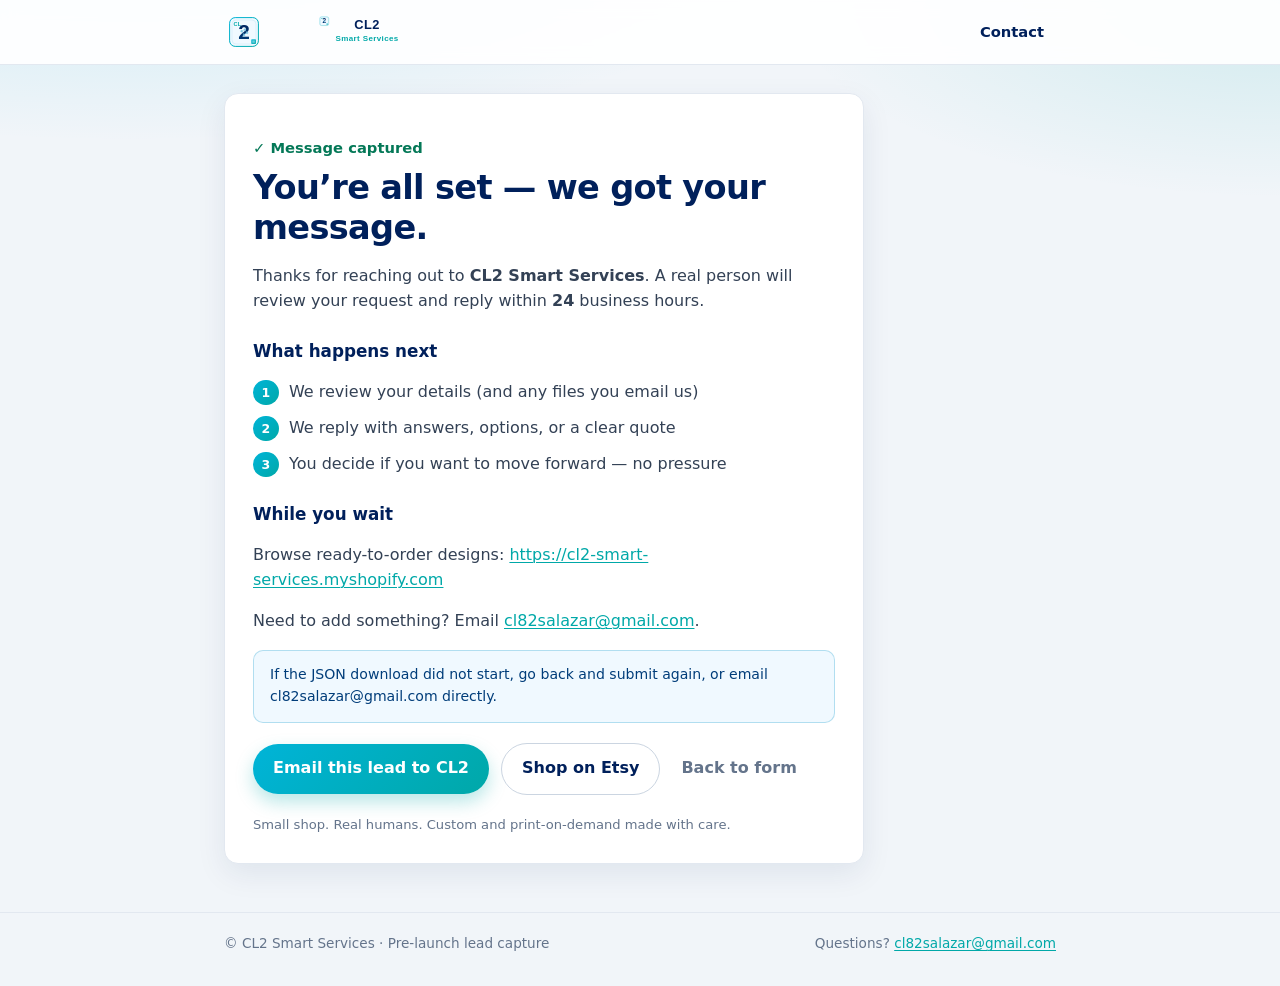
==== thank-you.html @ 6d935a1c "Add static CL2 lead-capture site for GitHub Pages Contact + thank-you pages, brand assets, paste-rea" ====
<!DOCTYPE html>
<html lang="en">
<head>
  <meta charset="UTF-8" />
  <meta name="viewport" content="width=device-width, initial-scale=1.0" />
  <meta name="robots" content="noindex" />
  <title>Message sent | CL2 Smart Services</title>
  <link rel="stylesheet" href="styles.css" />
  <link rel="icon" href="assets/cl2-smart-services-icon.svg" type="image/svg+xml" />
</head>
<body>
  <header class="site-header">
    <div class="site-header__inner">
      <a class="brand" href="index.html" aria-label="CL2 Smart Services home">
        <img class="brand__mark" src="assets/cl2-smart-services-icon.svg" alt="" />
        <img class="brand__logo" src="assets/cl2-smart-services-logo-horizontal.svg" alt="CL2 Smart Services" />
      </a>
      <a class="nav-link" href="index.html">Contact</a>
    </div>
  </header>

  <main>
    <div class="wrap">
      <section class="card thank-card">
        <p class="status-ok" aria-live="polite">✓ Message captured</p>
        <h1>You’re all set — we got your message.</h1>
        <p>
          Thanks for reaching out to <strong>CL2 Smart Services</strong>.
          A real person will review your request and reply within
          <strong data-sla>24</strong> business hours.
        </p>

        <h2 class="section-title">What happens next</h2>
        <ol class="steps">
          <li>
            <span class="step-num">1</span>
            <span>We review your details (and any files you email us)</span>
          </li>
          <li>
            <span class="step-num">2</span>
            <span>We reply with answers, options, or a clear quote</span>
          </li>
          <li>
            <span class="step-num">3</span>
            <span>You decide if you want to move forward — no pressure</span>
          </li>
        </ol>

        <h2 class="section-title">While you wait</h2>
        <p>
          Browse ready-to-order designs: <a href="https://cl2-smart-services.myshopify.com">https://cl2-smart-services.myshopify.com</a>
        </p>
        <p>
          Need to add something? Email
          <a data-support-email href="mailto:cl82salazar@gmail.com">cl82salazar@gmail.com</a>.
        </p>

        <p class="note-box" id="file-note" style="margin-top:1rem;">
          A JSON lead file was downloaded when you submitted. Keep it for your Leads log.
        </p>

        <dl class="lead-summary" id="lead-summary" hidden></dl>

        <div class="actions" style="margin-top:1.25rem;">
          <a class="btn btn-primary" id="email-lead-btn" href="mailto:cl82salazar@gmail.com">Email this lead to CL2</a>
          <a class="btn btn-secondary" id="etsy-btn" href="#">Shop on Etsy</a>
          <a class="btn btn-ghost" id="home-btn" href="index.html">Back to form</a>
        </div>

        <p class="privacy" style="margin-top:1.25rem;">
          Small shop. Real humans. Custom and print-on-demand made with care.
        </p>
      </section>
    </div>
  </main>

  <footer class="site-footer">
    <div class="site-footer__inner">
      <span>© CL2 Smart Services · Pre-launch lead capture</span>
      <span>Questions? <a href="mailto:cl82salazar@gmail.com">cl82salazar@gmail.com</a></span>
    </div>
  </footer>

  <script src="thank-you.js"></script>
</body>
</html>
---- styles.css ----
/* CL2 Smart Services — brand tokens from logo SVGs */
:root {
  --navy: #00205b;
  --navy-mid: #003d7a;
  --teal: #00a8a8;
  --cyan: #00b4d8;
  --sky: #7ec8e3;
  --ice: #f0f9ff;
  --bg: #f1f5f9;
  --surface: #ffffff;
  --text: #334155;
  --muted: #64748b;
  --border: #e2e8f0;
  --danger: #b91c1c;
  --success: #047857;
  --radius: 12px;
  --shadow: 0 10px 30px rgba(0, 32, 91, 0.08);
  --max: 40rem;
  --font: "Segoe UI", system-ui, -apple-system, Arial, Helvetica, sans-serif;
}

*,
*::before,
*::after {
  box-sizing: border-box;
}

html {
  scroll-behavior: smooth;
}

body {
  margin: 0;
  font-family: var(--font);
  color: var(--text);
  background:
    radial-gradient(1200px 400px at 10% -10%, rgba(0, 180, 216, 0.18), transparent 60%),
    radial-gradient(900px 360px at 100% 0%, rgba(0, 168, 168, 0.14), transparent 55%),
    var(--bg);
  line-height: 1.55;
  min-height: 100vh;
}

img {
  max-width: 100%;
  height: auto;
  display: block;
}

a {
  color: var(--teal);
  text-decoration-thickness: 1px;
  text-underline-offset: 2px;
}

a:hover {
  color: var(--navy);
}

.site-header {
  background: rgba(255, 255, 255, 0.92);
  border-bottom: 1px solid var(--border);
  backdrop-filter: blur(8px);
  position: sticky;
  top: 0;
  z-index: 10;
}

.site-header__inner,
.site-footer__inner,
.wrap {
  width: min(100% - 2rem, 52rem);
  margin: 0 auto;
}

.site-header__inner {
  display: flex;
  align-items: center;
  justify-content: space-between;
  gap: 1rem;
  min-height: 4rem;
  padding: 0.5rem 0;
}

.brand {
  display: flex;
  align-items: center;
  gap: 0.65rem;
  text-decoration: none;
  color: inherit;
}

.brand__mark {
  width: 2.5rem;
  height: 2.5rem;
  flex-shrink: 0;
}

.brand__logo {
  width: 10.5rem;
  height: 2.4rem;
  object-fit: contain;
}

.nav-link {
  font-size: 0.92rem;
  font-weight: 600;
  color: var(--navy);
  text-decoration: none;
  padding: 0.4rem 0.75rem;
  border-radius: 999px;
}

.nav-link:hover,
.nav-link[aria-current="page"] {
  background: var(--ice);
  color: var(--teal);
}

main {
  padding: 1.75rem 0 3rem;
}

.hero {
  margin-bottom: 1.25rem;
}

.eyebrow {
  display: inline-block;
  font-size: 0.72rem;
  font-weight: 700;
  letter-spacing: 0.08em;
  text-transform: uppercase;
  color: var(--teal);
  background: rgba(0, 168, 168, 0.1);
  border: 1px solid rgba(0, 168, 168, 0.25);
  border-radius: 999px;
  padding: 0.25rem 0.65rem;
  margin-bottom: 0.75rem;
}

h1 {
  margin: 0 0 0.5rem;
  color: var(--navy);
  font-size: clamp(1.65rem, 4vw, 2.1rem);
  line-height: 1.2;
  letter-spacing: -0.02em;
}

.lede {
  margin: 0;
  color: var(--muted);
  font-size: 1.02rem;
  max-width: 38rem;
}

.card {
  background: var(--surface);
  border: 1px solid var(--border);
  border-radius: calc(var(--radius) + 2px);
  box-shadow: var(--shadow);
  padding: clamp(1.25rem, 3vw, 1.75rem);
  max-width: var(--max);
}

.intro {
  margin: 0 0 1.25rem;
  color: var(--text);
}

.intro p {
  margin: 0 0 0.75rem;
}

.intro p:last-child {
  margin-bottom: 0;
}

.todo-url {
  display: inline-block;
  background: #fff7ed;
  color: #9a3412;
  border: 1px dashed #fdba74;
  border-radius: 6px;
  padding: 0.1rem 0.4rem;
  font-family: ui-monospace, SFMono-Regular, Menlo, Consolas, monospace;
  font-size: 0.85em;
}

.form-grid {
  display: grid;
  gap: 1rem;
}

.field label {
  display: block;
  font-weight: 600;
  color: var(--navy);
  font-size: 0.92rem;
  margin-bottom: 0.35rem;
}

.req {
  color: var(--teal);
  font-weight: 700;
}

.optional {
  color: var(--muted);
  font-weight: 500;
  font-size: 0.85em;
}

.field input,
.field select,
.field textarea {
  width: 100%;
  border: 1px solid #cbd5e1;
  border-radius: 10px;
  padding: 0.7rem 0.85rem;
  font: inherit;
  color: var(--text);
  background: #fff;
  transition: border-color 0.15s ease, box-shadow 0.15s ease;
}

.field textarea {
  min-height: 8rem;
  resize: vertical;
}

.field input:focus,
.field select:focus,
.field textarea:focus {
  outline: none;
  border-color: var(--cyan);
  box-shadow: 0 0 0 3px rgba(0, 180, 216, 0.2);
}

.help {
  margin: 0.35rem 0 0;
  font-size: 0.8rem;
  color: var(--muted);
}

.row-2 {
  display: grid;
  gap: 1rem;
}

@media (min-width: 640px) {
  .row-2 {
    grid-template-columns: 1fr 1fr;
  }
}

.note-box {
  background: var(--ice);
  border: 1px solid rgba(126, 200, 227, 0.55);
  border-radius: 10px;
  padding: 0.85rem 1rem;
  font-size: 0.88rem;
  color: var(--navy-mid);
}

.actions {
  display: flex;
  flex-wrap: wrap;
  gap: 0.75rem;
  align-items: center;
  margin-top: 0.25rem;
}

.btn {
  appearance: none;
  border: none;
  border-radius: 999px;
  padding: 0.8rem 1.25rem;
  font: inherit;
  font-weight: 700;
  cursor: pointer;
  text-decoration: none;
  display: inline-flex;
  align-items: center;
  justify-content: center;
  gap: 0.4rem;
  transition: transform 0.12s ease, box-shadow 0.12s ease, background 0.12s ease;
}

.btn:active {
  transform: translateY(1px);
}

.btn-primary {
  background: linear-gradient(135deg, var(--cyan), var(--teal));
  color: #fff;
  box-shadow: 0 8px 18px rgba(0, 168, 168, 0.28);
}

.btn-primary:hover {
  box-shadow: 0 10px 22px rgba(0, 168, 168, 0.36);
  color: #fff;
}

.btn-secondary {
  background: #fff;
  color: var(--navy);
  border: 1px solid #cbd5e1;
}

.btn-secondary:hover {
  border-color: var(--sky);
  background: var(--ice);
  color: var(--navy);
}

.btn-ghost {
  background: transparent;
  color: var(--muted);
  border: 1px solid transparent;
  padding-left: 0.5rem;
  padding-right: 0.5rem;
}

.privacy {
  margin: 0.75rem 0 0;
  font-size: 0.82rem;
  color: var(--muted);
}

.site-footer {
  border-top: 1px solid var(--border);
  padding: 1.25rem 0 2rem;
  color: var(--muted);
  font-size: 0.85rem;
}

.site-footer__inner {
  display: flex;
  flex-wrap: wrap;
  gap: 0.5rem 1rem;
  justify-content: space-between;
  align-items: center;
}

.thank-card h1 {
  margin-bottom: 0.75rem;
}

.thank-card .steps {
  margin: 1rem 0 0;
  padding: 0;
  list-style: none;
  display: grid;
  gap: 0.65rem;
}

.thank-card .steps li {
  display: grid;
  grid-template-columns: 1.6rem 1fr;
  gap: 0.65rem;
  align-items: start;
}

.step-num {
  width: 1.6rem;
  height: 1.6rem;
  border-radius: 50%;
  background: linear-gradient(135deg, var(--cyan), var(--teal));
  color: #fff;
  font-size: 0.78rem;
  font-weight: 800;
  display: grid;
  place-items: center;
}

.section-title {
  margin: 1.5rem 0 0.5rem;
  color: var(--navy);
  font-size: 1.05rem;
}

.lead-summary {
  margin-top: 1rem;
  background: #f8fafc;
  border: 1px solid var(--border);
  border-radius: 10px;
  padding: 0.85rem 1rem;
  font-size: 0.9rem;
}

.lead-summary dt {
  font-weight: 700;
  color: var(--navy);
  margin-top: 0.45rem;
}

.lead-summary dd {
  margin: 0.15rem 0 0;
  color: var(--text);
}

.status-ok {
  display: inline-flex;
  align-items: center;
  gap: 0.4rem;
  color: var(--success);
  font-weight: 700;
  font-size: 0.92rem;
  margin-bottom: 0.5rem;
}

.sr-only {
  position: absolute;
  width: 1px;
  height: 1px;
  padding: 0;
  margin: -1px;
  overflow: hidden;
  clip: rect(0, 0, 0, 0);
  border: 0;
}

.error {
  color: var(--danger);
  font-size: 0.82rem;
  margin: 0.3rem 0 0;
  display: none;
}

.field.invalid input,
.field.invalid select,
.field.invalid textarea {
  border-color: #fca5a5;
}

.field.invalid .error {
  display: block;
}
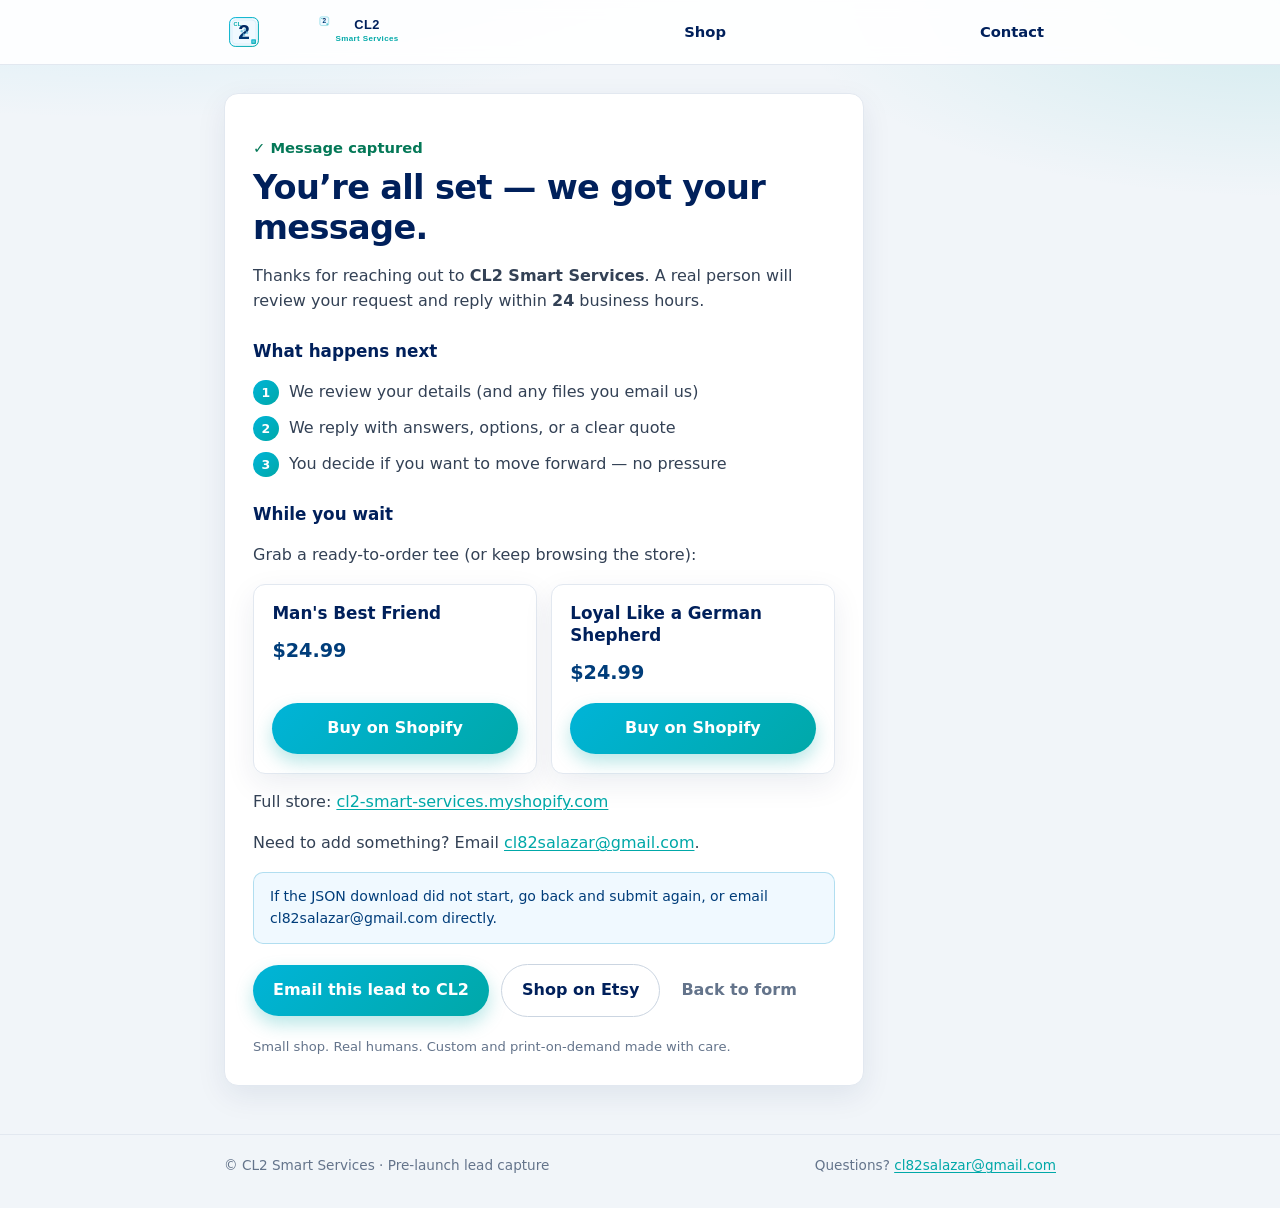
==== commit f2b340f4: "Polish custom-order path: deep-link prefill and thank-you shop CTAs Product cards link into a prefil" ====
--- a/thank-you.html
+++ b/thank-you.html
@@ -15,7 +15,8 @@
         <img class="brand__mark" src="assets/cl2-smart-services-icon.svg" alt="" />
         <img class="brand__logo" src="assets/cl2-smart-services-logo-horizontal.svg" alt="CL2 Smart Services" />
       </a>
-      <a class="nav-link" href="index.html">Contact</a>
+      <a class="nav-link" href="index.html#shop">Shop</a>
+      <a class="nav-link" href="index.html#contact">Contact</a>
     </div>
   </header>
 
@@ -47,8 +48,21 @@
         </ol>
 
         <h2 class="section-title">While you wait</h2>
+        <p>Grab a ready-to-order tee (or keep browsing the store):</p>
+        <div class="product-grid" style="margin:0.75rem 0 1rem;">
+          <article class="product-card">
+            <h3>Man's Best Friend</h3>
+            <p class="product-card__price">$24.99</p>
+            <a class="btn btn-primary" href="https://cl2-smart-services.myshopify.com/products/mans-best-friend-german-shepherd-unisex-t-shirt">Buy on Shopify</a>
+          </article>
+          <article class="product-card">
+            <h3>Loyal Like a German Shepherd</h3>
+            <p class="product-card__price">$24.99</p>
+            <a class="btn btn-primary" href="https://cl2-smart-services.myshopify.com/products/loyal-like-a-german-shepherd-unisex-t-shirt">Buy on Shopify</a>
+          </article>
+        </div>
         <p>
-          Browse ready-to-order designs: <a href="https://cl2-smart-services.myshopify.com">https://cl2-smart-services.myshopify.com</a>
+          Full store: <a href="https://cl2-smart-services.myshopify.com">cl2-smart-services.myshopify.com</a>
         </p>
         <p>
           Need to add something? Email
--- a/styles.css
+++ b/styles.css
@@ -437,3 +437,78 @@
 .field.invalid .error {
   display: block;
 }
+
+
+/* Shop / product CTAs */
+.shop {
+  margin: 0 0 1.25rem;
+}
+
+.shop__head h2 {
+  margin: 0 0 0.35rem;
+  color: var(--navy);
+  font-size: 1.35rem;
+}
+
+.shop__head p {
+  margin: 0 0 1rem;
+  color: var(--muted);
+}
+
+.product-grid {
+  display: grid;
+  gap: 0.85rem;
+}
+
+@media (min-width: 640px) {
+  .product-grid {
+    grid-template-columns: 1fr 1fr;
+  }
+}
+
+.product-card {
+  background: var(--surface);
+  border: 1px solid var(--border);
+  border-radius: var(--radius);
+  box-shadow: var(--shadow);
+  padding: 1.1rem 1.15rem 1.2rem;
+  display: flex;
+  flex-direction: column;
+  gap: 0.35rem;
+}
+
+.product-card h3 {
+  margin: 0;
+  color: var(--navy);
+  font-size: 1.05rem;
+  line-height: 1.3;
+}
+
+.product-card__meta {
+  margin: 0;
+  color: var(--muted);
+  font-size: 0.92rem;
+}
+
+.product-card__price {
+  margin: 0.35rem 0 0.65rem;
+  color: var(--navy-mid);
+  font-weight: 700;
+  font-size: 1.2rem;
+}
+
+.product-card .btn {
+  margin-top: auto;
+  text-align: center;
+  text-decoration: none;
+}
+
+.product-card .btn + .btn {
+  margin-top: 0.45rem;
+}
+
+.shop__note {
+  margin: 0.85rem 0 0;
+  color: var(--muted);
+  font-size: 0.95rem;
+}
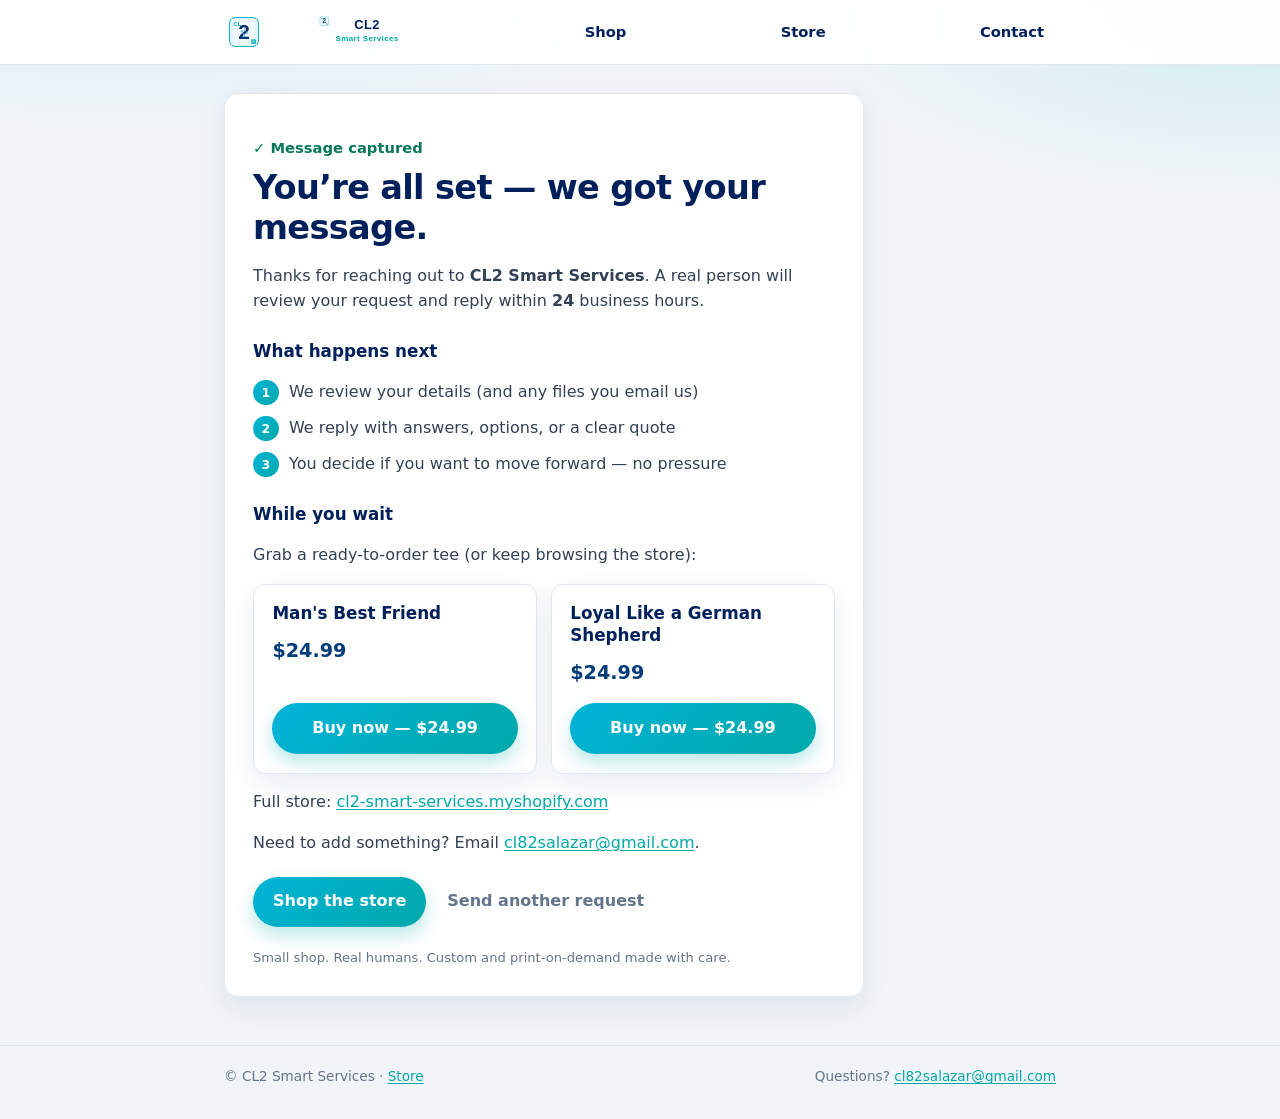
==== commit dbecafc3: "Harden lead-capture copy and CTAs for the services cash path Buy-now labels, hide the dead Etsy butt" ====
--- a/thank-you.html
+++ b/thank-you.html
@@ -16,6 +16,7 @@
         <img class="brand__logo" src="assets/cl2-smart-services-logo-horizontal.svg" alt="CL2 Smart Services" />
       </a>
       <a class="nav-link" href="index.html#shop">Shop</a>
+      <a class="nav-link" href="https://cl2-smart-services.myshopify.com">Store</a>
       <a class="nav-link" href="index.html#contact">Contact</a>
     </div>
   </header>
@@ -53,12 +54,12 @@
           <article class="product-card">
             <h3>Man's Best Friend</h3>
             <p class="product-card__price">$24.99</p>
-            <a class="btn btn-primary" href="https://cl2-smart-services.myshopify.com/products/mans-best-friend-german-shepherd-unisex-t-shirt">Buy on Shopify</a>
+            <a class="btn btn-primary" href="https://cl2-smart-services.myshopify.com/products/mans-best-friend-german-shepherd-unisex-t-shirt">Buy now — $24.99</a>
           </article>
           <article class="product-card">
             <h3>Loyal Like a German Shepherd</h3>
             <p class="product-card__price">$24.99</p>
-            <a class="btn btn-primary" href="https://cl2-smart-services.myshopify.com/products/loyal-like-a-german-shepherd-unisex-t-shirt">Buy on Shopify</a>
+            <a class="btn btn-primary" href="https://cl2-smart-services.myshopify.com/products/loyal-like-a-german-shepherd-unisex-t-shirt">Buy now — $24.99</a>
           </article>
         </div>
         <p>
@@ -69,16 +70,13 @@
           <a data-support-email href="mailto:cl82salazar@gmail.com">cl82salazar@gmail.com</a>.
         </p>
 
-        <p class="note-box" id="file-note" style="margin-top:1rem;">
-          A JSON lead file was downloaded when you submitted. Keep it for your Leads log.
-        </p>
+        <p class="note-box" id="file-note" hidden style="margin-top:1rem;"></p>
 
         <dl class="lead-summary" id="lead-summary" hidden></dl>
 
         <div class="actions" style="margin-top:1.25rem;">
-          <a class="btn btn-primary" id="email-lead-btn" href="mailto:cl82salazar@gmail.com">Email this lead to CL2</a>
-          <a class="btn btn-secondary" id="etsy-btn" href="#">Shop on Etsy</a>
-          <a class="btn btn-ghost" id="home-btn" href="index.html">Back to form</a>
+          <a class="btn btn-primary" href="https://cl2-smart-services.myshopify.com">Shop the store</a>
+          <a class="btn btn-ghost" href="index.html#contact">Send another request</a>
         </div>
 
         <p class="privacy" style="margin-top:1.25rem;">
@@ -90,7 +88,7 @@
 
   <footer class="site-footer">
     <div class="site-footer__inner">
-      <span>© CL2 Smart Services · Pre-launch lead capture</span>
+      <span>© CL2 Smart Services · <a href="https://cl2-smart-services.myshopify.com">Store</a></span>
       <span>Questions? <a href="mailto:cl82salazar@gmail.com">cl82salazar@gmail.com</a></span>
     </div>
   </footer>
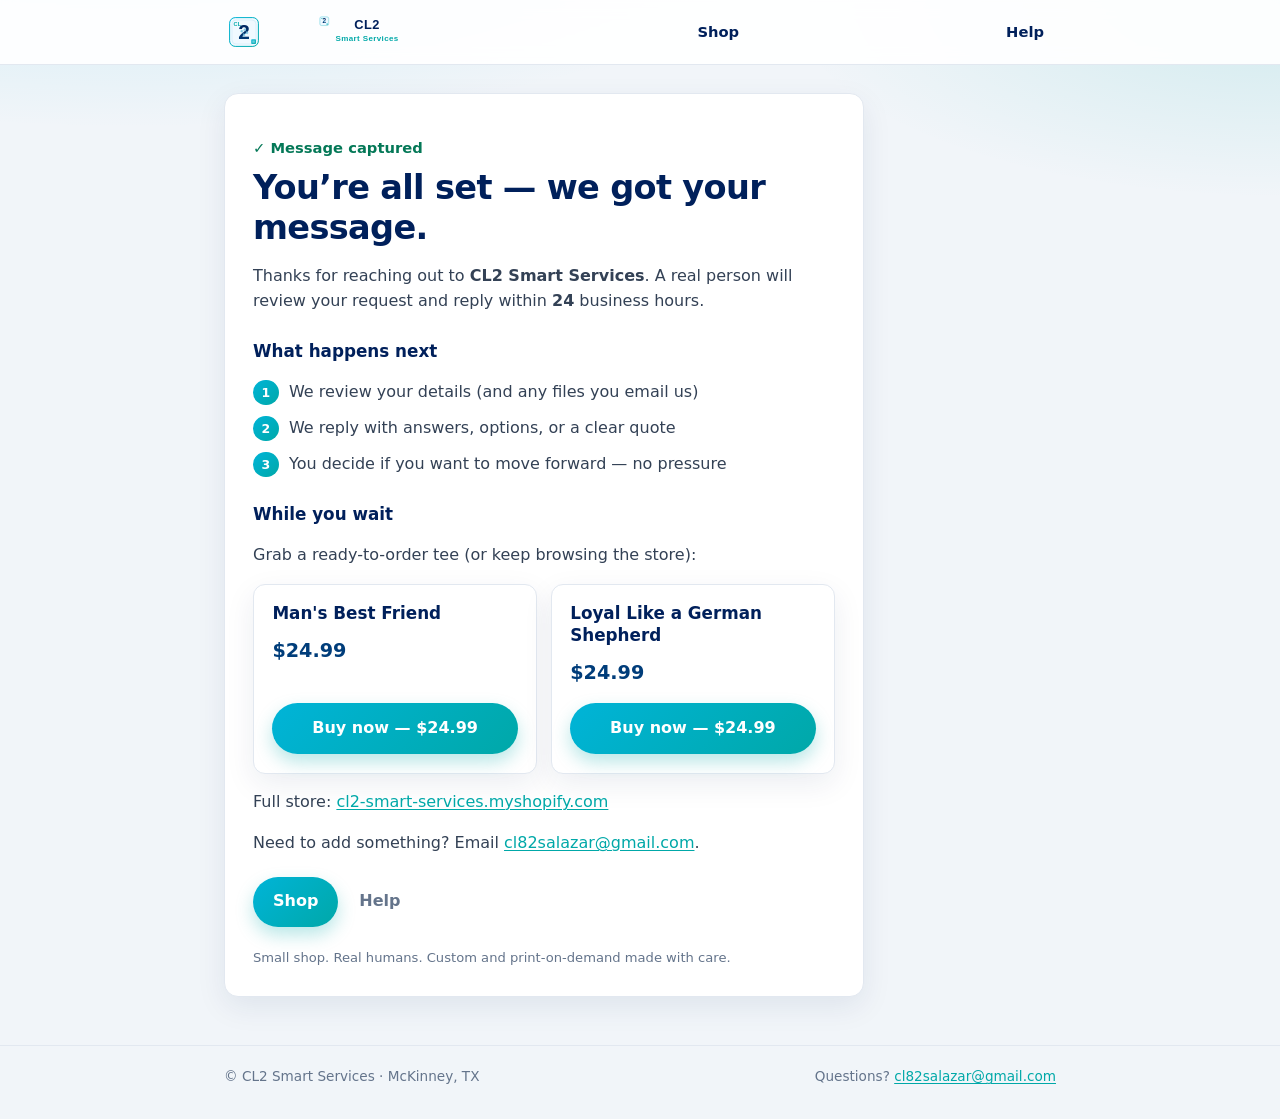
==== commit c4d353d5: "Tighten lead-capture voice: McKinney, short, Shop/Help" ====
--- a/thank-you.html
+++ b/thank-you.html
@@ -16,8 +16,7 @@
         <img class="brand__logo" src="assets/cl2-smart-services-logo-horizontal.svg" alt="CL2 Smart Services" />
       </a>
       <a class="nav-link" href="index.html#shop">Shop</a>
-      <a class="nav-link" href="https://cl2-smart-services.myshopify.com">Store</a>
-      <a class="nav-link" href="index.html#contact">Contact</a>
+      <a class="nav-link" href="index.html#contact">Help</a>
     </div>
   </header>
 
@@ -75,8 +74,8 @@
         <dl class="lead-summary" id="lead-summary" hidden></dl>
 
         <div class="actions" style="margin-top:1.25rem;">
-          <a class="btn btn-primary" href="https://cl2-smart-services.myshopify.com">Shop the store</a>
-          <a class="btn btn-ghost" href="index.html#contact">Send another request</a>
+          <a class="btn btn-primary" href="https://cl2-smart-services.myshopify.com">Shop</a>
+          <a class="btn btn-ghost" href="index.html#contact">Help</a>
         </div>
 
         <p class="privacy" style="margin-top:1.25rem;">
@@ -88,7 +87,7 @@
 
   <footer class="site-footer">
     <div class="site-footer__inner">
-      <span>© CL2 Smart Services · <a href="https://cl2-smart-services.myshopify.com">Store</a></span>
+      <span>© CL2 Smart Services · McKinney, TX</span>
       <span>Questions? <a href="mailto:cl82salazar@gmail.com">cl82salazar@gmail.com</a></span>
     </div>
   </footer>
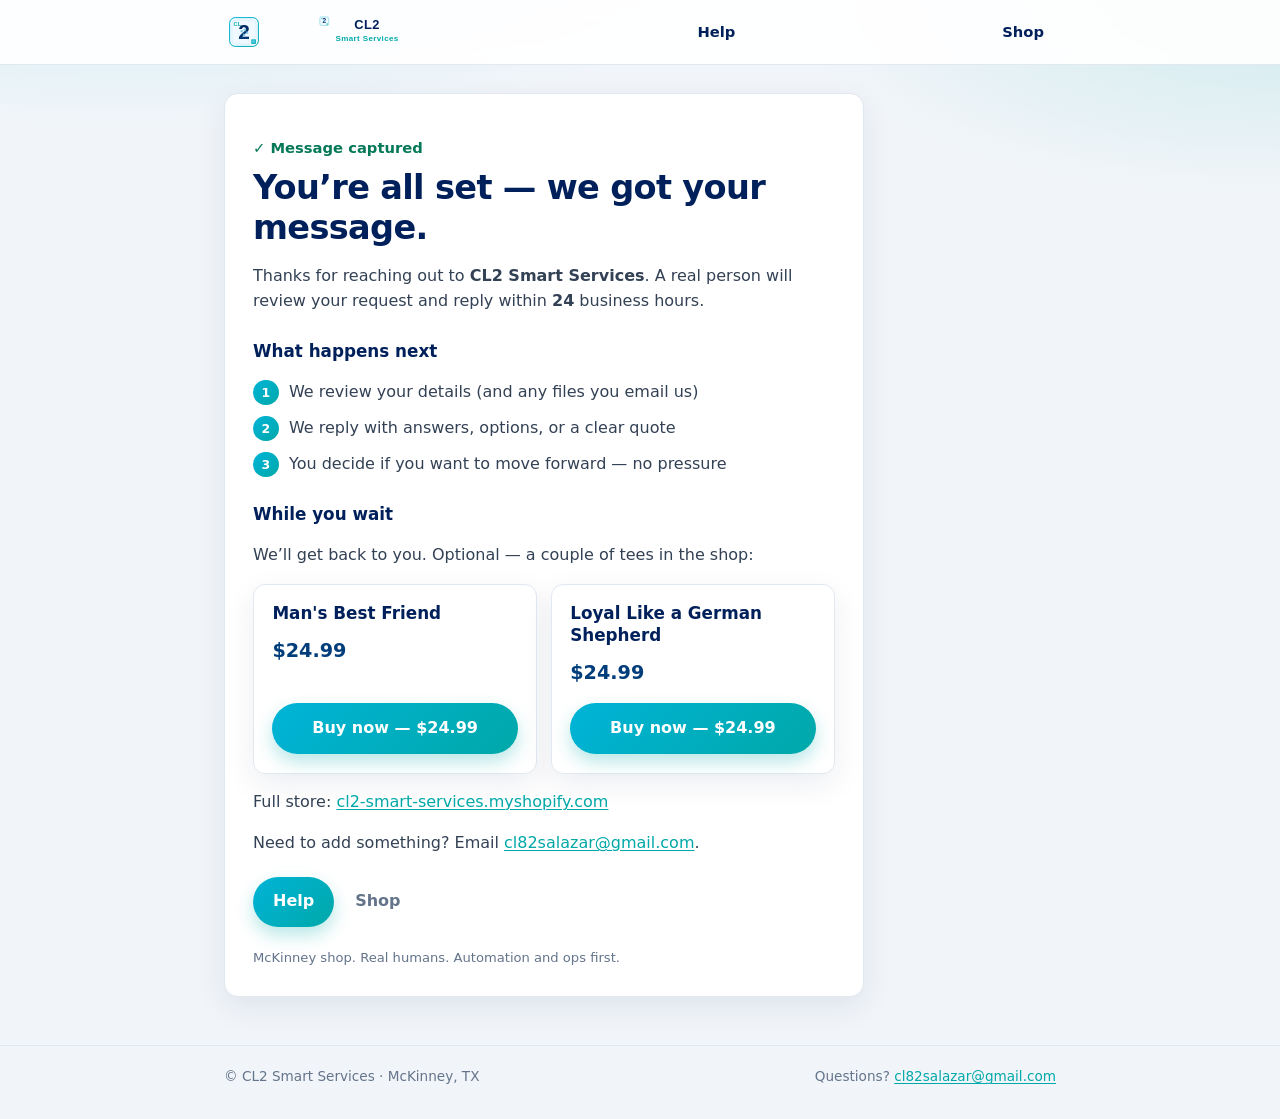
==== commit e7e2862b: "Lead with CL2 Smart Services (automation/ops); tees secondary Homepage is Help first. Shop stays bel" ====
--- a/thank-you.html
+++ b/thank-you.html
@@ -15,8 +15,8 @@
         <img class="brand__mark" src="assets/cl2-smart-services-icon.svg" alt="" />
         <img class="brand__logo" src="assets/cl2-smart-services-logo-horizontal.svg" alt="CL2 Smart Services" />
       </a>
+      <a class="nav-link" href="index.html#contact">Help</a>
       <a class="nav-link" href="index.html#shop">Shop</a>
-      <a class="nav-link" href="index.html#contact">Help</a>
     </div>
   </header>
 
@@ -48,7 +48,7 @@
         </ol>
 
         <h2 class="section-title">While you wait</h2>
-        <p>Grab a ready-to-order tee (or keep browsing the store):</p>
+        <p>We’ll get back to you. Optional — a couple of tees in the shop:</p>
         <div class="product-grid" style="margin:0.75rem 0 1rem;">
           <article class="product-card">
             <h3>Man's Best Friend</h3>
@@ -74,12 +74,12 @@
         <dl class="lead-summary" id="lead-summary" hidden></dl>
 
         <div class="actions" style="margin-top:1.25rem;">
-          <a class="btn btn-primary" href="https://cl2-smart-services.myshopify.com">Shop</a>
-          <a class="btn btn-ghost" href="index.html#contact">Help</a>
+          <a class="btn btn-primary" href="index.html#contact">Help</a>
+          <a class="btn btn-ghost" href="index.html#shop">Shop</a>
         </div>
 
         <p class="privacy" style="margin-top:1.25rem;">
-          Small shop. Real humans. Custom and print-on-demand made with care.
+          McKinney shop. Real humans. Automation and ops first.
         </p>
       </section>
     </div>
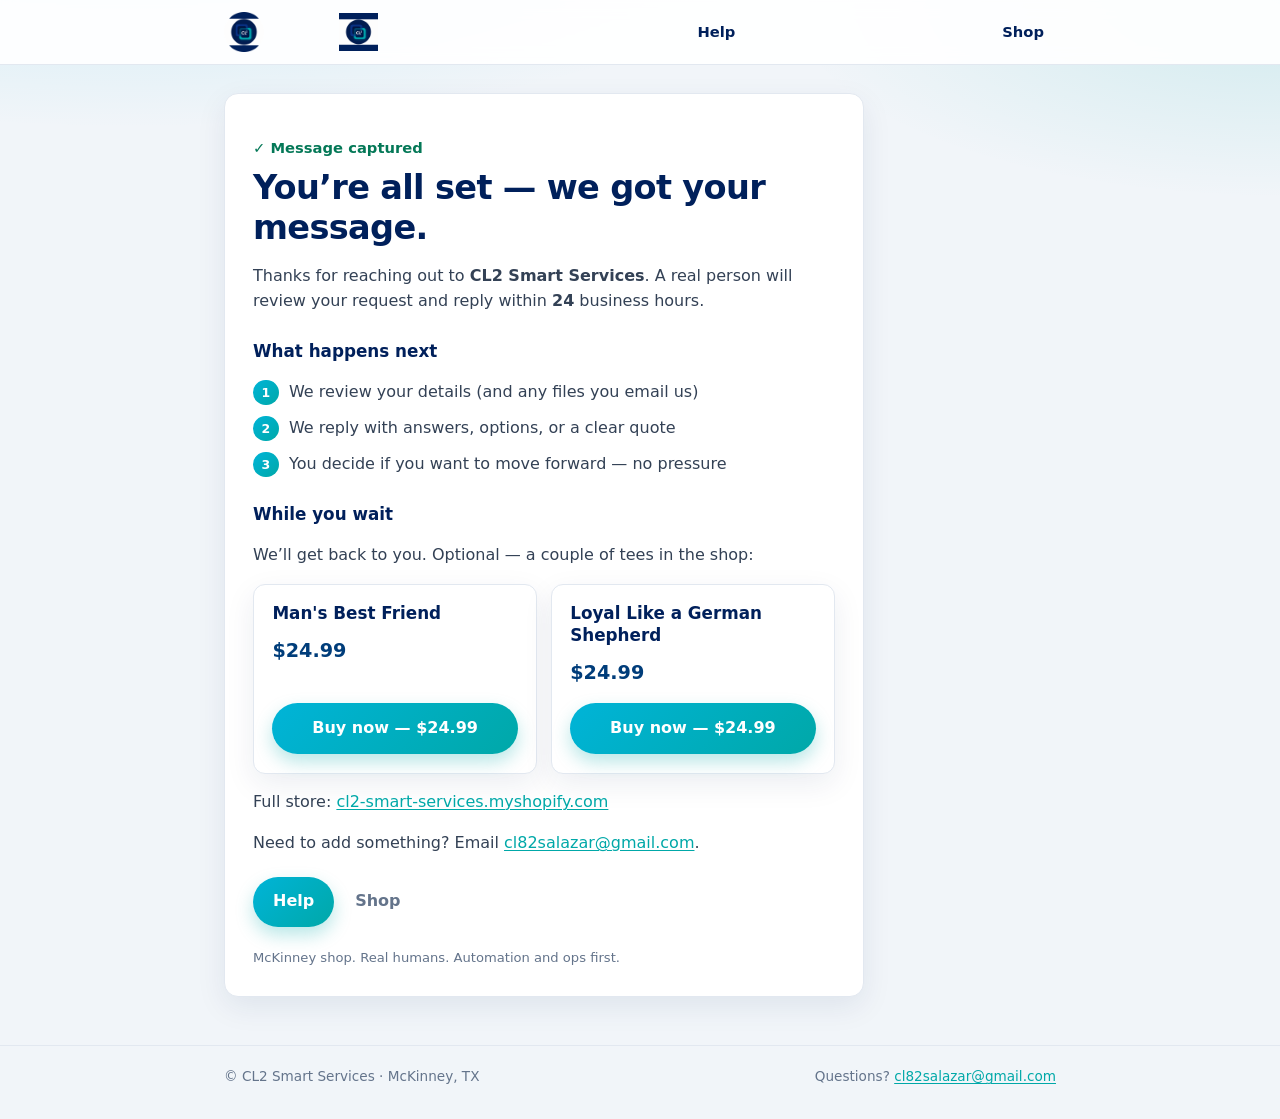
==== commit c38dbafb: "Lock Concept B into favicon, mark, and logo slots Overlapping-frame CL² only. No new mark." ====
--- a/thank-you.html
+++ b/thank-you.html
@@ -6,14 +6,14 @@
   <meta name="robots" content="noindex" />
   <title>Message sent | CL2 Smart Services</title>
   <link rel="stylesheet" href="styles.css" />
-  <link rel="icon" href="assets/cl2-smart-services-icon.svg" type="image/svg+xml" />
+  <link rel="icon" href="assets/favicon.png" type="image/png" />
 </head>
 <body>
   <header class="site-header">
     <div class="site-header__inner">
       <a class="brand" href="index.html" aria-label="CL2 Smart Services home">
-        <img class="brand__mark" src="assets/cl2-smart-services-icon.svg" alt="" />
-        <img class="brand__logo" src="assets/cl2-smart-services-logo-horizontal.svg" alt="CL2 Smart Services" />
+        <img class="brand__mark" src="assets/mark.png" alt="" />
+        <img class="brand__logo" src="assets/logo.png" alt="CL2 Smart Services" />
       </a>
       <a class="nav-link" href="index.html#contact">Help</a>
       <a class="nav-link" href="index.html#shop">Shop</a>
